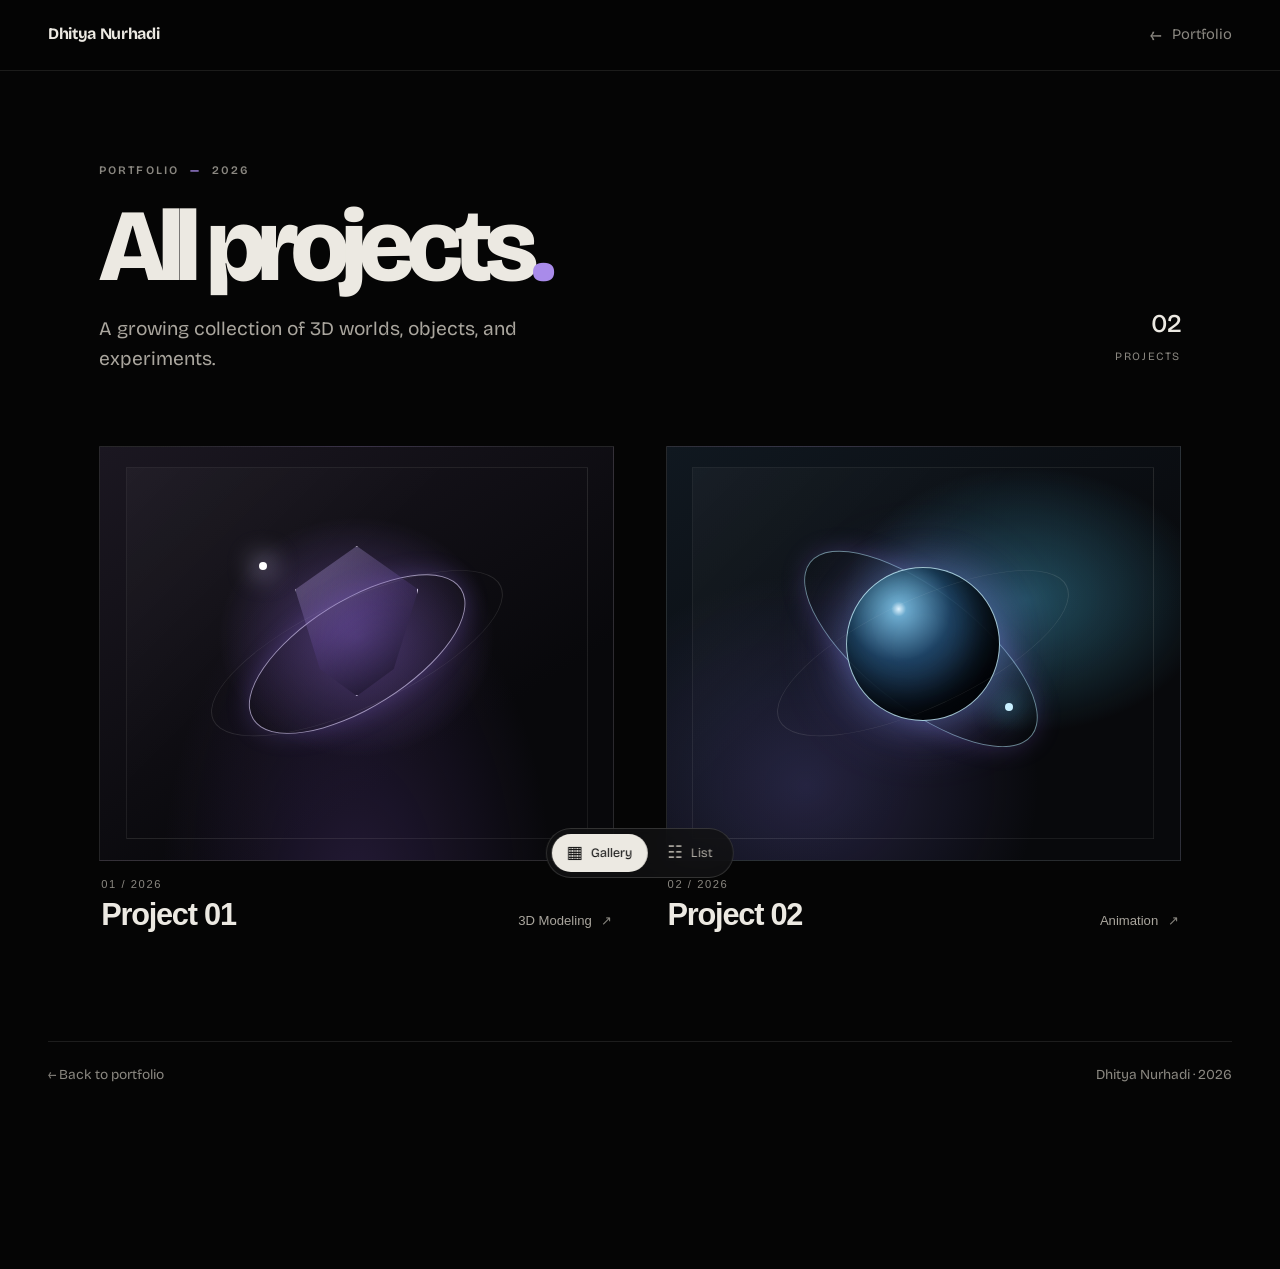
==== projects.html @ 075be8a1 "first commit" ====
<!DOCTYPE html>
<html lang="en">
<head>
<meta charset="utf-8">
<meta name="viewport" content="width=device-width, initial-scale=1, viewport-fit=cover">
<title>All Projects - Dhitya Nurhadi</title>
<meta name="color-scheme" content="dark">
<link rel="preconnect" href="https://fonts.googleapis.com">
<link rel="stylesheet" href="https://fonts.googleapis.com/css2?family=Bricolage+Grotesque:opsz,wght@12..96,300..800&display=swap">
<link rel="stylesheet" href="css/style.css">
<link rel="stylesheet" href="css/projects.css">
</head>
<body class="projects-page">
<nav class="archive-nav"><div class="wrap">
  <a class="logo" href="index.html">Dhitya Nurhadi</a>
  <a class="archive-back" href="index.html#karya"><span aria-hidden="true">←</span> Portfolio</a>
</div></nav>

<main class="archive-main wrap">
  <header class="archive-heading">
    <div class="archive-heading-copy">
      <p class="archive-eyebrow">PORTFOLIO <span>—</span> 2026</p>
      <h1>All projects<span class="archive-period">.</span></h1>
      <p class="archive-description">A growing collection of 3D worlds, objects, and experiments.</p>
    </div>
    <p class="archive-total"><strong>02</strong><span>PROJECTS</span></p>
  </header>

  <!-- Duplicate a project card and its matching row when adding a project. Keep the data-* details in sync. -->
  <section class="project-gallery" aria-label="All projects">
    <button class="gallery-card art-one" type="button"
      data-title="Project 01" data-category="3D Modeling" data-year="2026"
      data-description="Project details will be added here. Replace this text with a short description of the idea, process, and tools used."
      data-role="Modeling · Environment" data-image="">
      <span class="gallery-art" aria-hidden="true"><span class="art-orbit"></span><span class="art-object"></span><span class="art-glint"></span></span>
      <span class="gallery-card-info"><span class="gallery-card-number">01 / 2026</span><span class="gallery-card-title">Project 01</span><span class="gallery-card-type">3D Modeling <span aria-hidden="true">↗</span></span></span>
    </button>
    <button class="gallery-card art-two" type="button"
      data-title="Project 02" data-category="Animation" data-year="2026"
      data-description="Project details will be added here. Replace this text with a short description of the idea, process, and tools used."
      data-role="Animation · Lighting" data-image="">
      <span class="gallery-art" aria-hidden="true"><span class="art-orbit"></span><span class="art-object"></span><span class="art-glint"></span></span>
      <span class="gallery-card-info"><span class="gallery-card-number">02 / 2026</span><span class="gallery-card-title">Project 02</span><span class="gallery-card-type">Animation <span aria-hidden="true">↗</span></span></span>
    </button>
  </section>

  <section class="project-list" aria-label="Projects in list view">
    <button class="project-row" type="button"
      data-title="Project 01" data-category="3D Modeling" data-year="2026"
      data-description="Project details will be added here. Replace this text with a short description of the idea, process, and tools used."
      data-role="Modeling · Environment" data-image="">
      <span class="project-number">01</span>
      <span class="project-info"><span class="project-title">Project 01</span><span class="project-subtitle">3D Modeling · 2026</span></span>
      <span class="project-open" aria-hidden="true">↗</span>
    </button>
    <button class="project-row" type="button"
      data-title="Project 02" data-category="Animation" data-year="2026"
      data-description="Project details will be added here. Replace this text with a short description of the idea, process, and tools used."
      data-role="Animation · Lighting" data-image="">
      <span class="project-number">02</span>
      <span class="project-info"><span class="project-title">Project 02</span><span class="project-subtitle">Animation · 2026</span></span>
      <span class="project-open" aria-hidden="true">↗</span>
    </button>
  </section>

  <footer class="archive-footer"><a href="index.html">← Back to portfolio</a><span>Dhitya Nurhadi · 2026</span></footer>
</main>

<div class="view-switch" role="group" aria-label="Project view">
  <button type="button" class="view-option" data-view="gallery" aria-pressed="true" aria-label="Gallery view"><span aria-hidden="true">▦</span><span>Gallery</span></button>
  <button type="button" class="view-option" data-view="list" aria-pressed="false" aria-label="List view"><span aria-hidden="true">☷</span><span>List</span></button>
</div>

<dialog class="project-dialog" aria-labelledby="dialog-title">
  <div class="dialog-shell">
    <div class="dialog-topbar">
      <span class="dialog-label">PROJECT DETAILS</span>
      <button class="dialog-close" type="button" aria-label="Close project details">Close <span aria-hidden="true">×</span></button>
    </div>
    <div class="dialog-art" aria-label="Project artwork">
      <img class="dialog-image" alt="" hidden>
      <div class="dialog-art-placeholder"><span>ARTWORK<br>PREVIEW</span></div>
      <span class="dialog-art-index"></span>
    </div>
    <div class="dialog-content">
      <div>
        <p class="dialog-meta"></p>
        <h2 id="dialog-title"></h2>
        <p class="dialog-description"></p>
      </div>
      <div class="dialog-role-wrap"><span>ROLE / FOCUS</span><p class="dialog-role"></p></div>
    </div>
  </div>
</dialog>
<script src="js/projects.js"></script>
</body>
</html>
---- css/style.css ----
﻿:root{--bg:#000;--fg:#ece9e2;--mute:#8a8780;--line:#1d1d1d;--card:#0b0b0b;box-sizing:border-box;padding-top:env(safe-area-inset-top,0px);padding-bottom:env(safe-area-inset-bottom,0px);color-scheme:dark}
html{scroll-padding-top:env(safe-area-inset-top,0px);scroll-behavior:smooth}
*,*::before,*::after{box-sizing:inherit;margin:0}
body{background:var(--bg);color:var(--fg);font-family:"Bricolage Grotesque",system-ui,-apple-system,"Segoe UI",sans-serif;line-height:1.55;overflow-x:hidden;-webkit-font-smoothing:antialiased}
a{color:inherit;text-decoration:none}
:focus-visible{outline:2px solid var(--fg);outline-offset:4px;border-radius:4px}
.wrap{max-width:1240px;margin:0 auto;padding:0 clamp(20px,4vw,48px)}
body::before{content:"";position:fixed;inset:0 0 auto;height:env(safe-area-inset-top,0px);background:var(--bg);z-index:60}


/* nav */
nav{position:fixed;top:env(safe-area-inset-top,0px);left:0;right:0;z-index:50;padding:18px 0;transition:background .3s,border-color .3s;border-bottom:1px solid transparent}
nav.solid{background:rgba(0,0,0,.78);backdrop-filter:blur(14px);border-color:var(--line)}
nav .wrap{display:flex;align-items:center;justify-content:space-between;gap:16px}
.logo{font-weight:700;letter-spacing:-.02em}
.links{display:flex;gap:28px;font-size:.95rem;color:var(--mute)}
.links a{transition:color .2s}.links a:hover{color:var(--fg)}
.btn{display:inline-flex;align-items:center;gap:10px;padding:11px 20px;border-radius:999px;border:1px solid var(--fg);font-weight:600;font-size:.95rem;transition:background .3s,color .3s}
.btn:hover{background:var(--fg);color:#000}
.btn.solid{background:var(--fg);color:#000}.btn.solid:hover{background:transparent;color:var(--fg)}
@media(max-width:760px){.links{display:none}}


/* WhatsApp CTA - consistent blue state */
.btn.whatsapp-btn,
.btn.whatsapp-btn:visited{
  background:#1677f2;
  border-color:#1677f2;
  color:#fff;
  box-shadow:none;
}
.btn.whatsapp-btn:hover,
.btn.whatsapp-btn:focus,
.btn.whatsapp-btn:active{
  background:#1677f2;
  border-color:#1677f2;
  color:#fff;
  filter:brightness(1.08);
  box-shadow:0 0 0 3px rgba(22,119,242,.16);
}
.btn.whatsapp-btn:active{filter:brightness(.96)}

/* hero */
.hero{min-height:100svh;display:flex;align-items:center;position:relative;padding:120px 0 80px;overflow:hidden}
.hero .wrap{position:relative;z-index:2;width:100%;text-align:center}
h1{font-size:clamp(3.4rem,11vw,10rem);font-weight:800;line-height:1.02;letter-spacing:-.055em}
h1 .row{display:block;overflow:hidden;padding-bottom:.06em}
h1 .row span{display:inline-block;transform:translateY(110%);animation:rise 1.1s cubic-bezier(.2,.8,.15,1) forwards}
h1 .row:nth-child(2) span{animation-delay:.12s;color:transparent;-webkit-text-stroke:2px var(--fg)}
@keyframes rise{to{transform:none}}
.tag{margin:34px auto 0;max-width:32ch;font-size:clamp(1.15rem,2.2vw,1.6rem);line-height:1.3;color:var(--fg);opacity:0;animation:fade 1s .7s forwards}
.cta{margin-top:30px;display:flex;justify-content:center;gap:12px;flex-wrap:wrap;opacity:0;animation:fade 1s .9s forwards}
.meta{position:absolute;left:50%;bottom:28px;transform:translateX(-50%);color:var(--mute);font-size:.9rem;text-align:center;white-space:nowrap;opacity:0;animation:fade 1s 1.1s forwards}
@keyframes fade{to{opacity:1}}
.scene{position:absolute;right:clamp(-160px,-7vw,-48px);top:50%;width:min(44vw,440px);aspect-ratio:1;translate:0 -50%;perspective:1000px;z-index:1;opacity:0;animation:fade 1.6s .5s forwards;pointer-events:none}
.scene-left{left:clamp(-160px,-7vw,-48px);right:auto;width:min(34vw,340px)}
.artifact{position:absolute;inset:0;transform-style:preserve-3d;transform:rotateX(var(--tilt-y,0deg)) rotateY(var(--tilt-x,0deg));transition:transform .18s cubic-bezier(.2,.7,.2,1)}
.artifact-aura{position:absolute;inset:22%;border-radius:50%;background:radial-gradient(circle,rgba(159,119,255,.2),rgba(95,63,167,.08) 45%,transparent 72%);filter:blur(16px);transform:translateZ(-35px) scale(1.35)}
.artifact-orb{position:absolute;left:50%;top:50%;width:35%;aspect-ratio:1;border:1px solid rgba(239,231,255,.55);border-radius:50%;transform:translate(-50%,-50%) translateZ(32px);background:radial-gradient(circle at 34% 28%,#fff 0,#e5dafb 2%,#9d82d5 9%,#493665 29%,#17121f 58%,#070609 78%);box-shadow:inset -16px -12px 30px rgba(0,0,0,.72),inset 5px 5px 14px rgba(255,255,255,.3),0 0 30px rgba(173,137,255,.24),0 0 90px rgba(131,91,214,.16)}
.artifact-orb::before,.artifact-orb::after{content:"";position:absolute;inset:12%;border:1px solid rgba(236,226,255,.13);border-radius:50%;transform:rotate(-32deg) scaleX(.42)}
.artifact-orb::after{inset:22% 8%;border-color:rgba(236,226,255,.1);transform:rotate(38deg) scaleX(.52)}
.artifact-ring{position:absolute;left:50%;top:50%;width:78%;height:34%;border:1px solid rgba(230,218,255,.42);border-radius:50%;box-shadow:0 0 12px rgba(168,132,238,.12);transform-style:preserve-3d}
.artifact-ring i{position:absolute;left:50%;top:-4px;width:9px;height:9px;border-radius:50%;background:#e8dcff;box-shadow:0 0 9px 3px rgba(193,162,255,.65)}
.ring-one{transform:translate(-50%,-50%) rotateX(66deg) rotateY(-22deg) translateZ(12px)}
.ring-two{width:88%;height:42%;border-color:rgba(189,161,242,.3);transform:translate(-50%,-50%) rotateX(62deg) rotateY(35deg) rotateZ(52deg) translateZ(-5px)}
.ring-two i{top:auto;bottom:-4px;left:28%;width:6px;height:6px;background:#a98bea}
.ring-three{width:66%;height:28%;border-color:rgba(255,255,255,.24);transform:translate(-50%,-50%) rotateX(74deg) rotateY(-12deg) rotateZ(-48deg) translateZ(24px)}
.ring-three i{left:auto;right:17%;top:auto;bottom:1px;width:5px;height:5px;background:#fff}
.crystal{position:absolute;left:50%;top:50%;width:44%;aspect-ratio:.78;transform:translate(-50%,-50%) rotate(-12deg);filter:drop-shadow(0 0 24px rgba(104,197,255,.2));animation:crystalFloat 7s ease-in-out infinite}
.crystal-face{position:absolute;inset:0;clip-path:polygon(50% 0,100% 28%,82% 82%,50% 100%,18% 82%,0 28%);background:linear-gradient(145deg,rgba(153,219,255,.22),rgba(34,58,98,.08) 55%,rgba(180,137,255,.16))}
.crystal-face::after{content:"";position:absolute;inset:0;background:linear-gradient(145deg,transparent 49.5%,rgba(212,240,255,.48) 50%,transparent 50.7%),linear-gradient(35deg,transparent 49.5%,rgba(212,240,255,.32) 50%,transparent 50.7%)}
.face-one{clip-path:polygon(50% 0,50% 50%,0 28%);background:linear-gradient(145deg,rgba(214,246,255,.55),rgba(89,153,216,.14))}
.face-two{clip-path:polygon(50% 0,100% 28%,50% 50%);background:linear-gradient(135deg,rgba(117,190,255,.34),rgba(45,76,122,.08))}
.face-three{clip-path:polygon(0 28%,50% 50%,18% 82%);background:linear-gradient(135deg,rgba(134,192,244,.24),rgba(43,58,104,.06))}
.face-four{clip-path:polygon(100% 28%,50% 50%,82% 82%);background:linear-gradient(135deg,rgba(193,151,255,.24),rgba(54,50,106,.08))}
.crystal-core{position:absolute;left:50%;top:53%;width:11%;aspect-ratio:1;transform:translate(-50%,-50%);border-radius:50%;background:#d7f3ff;box-shadow:0 0 12px 5px rgba(123,205,255,.6),0 0 55px 18px rgba(101,143,255,.2)}
@keyframes crystalFloat{0%,100%{translate:0 0;rotate:-2deg}50%{translate:0 -12px;rotate:2deg}}
@media(max-width:760px){.scene{width:80vw;right:-20vw;opacity:.22!important}.scene-left{width:58vw;left:-32vw;right:auto;opacity:.16!important}.meta{display:none}.hero .wrap{padding-top:20px}}

/* sections */
section{padding:clamp(80px,12vw,160px) 0;position:relative;z-index:2}
h2{font-size:clamp(2.2rem,6vw,5rem);font-weight:700;letter-spacing:-.045em;line-height:1;max-width:16ch}
.rv{opacity:0;transform:translateY(34px);transition:opacity .9s cubic-bezier(.2,.8,.2,1),transform .9s cubic-bezier(.2,.8,.2,1)}
.rv.in{opacity:1;transform:none}

.about{display:grid;grid-template-columns:1fr 1fr;gap:clamp(30px,6vw,100px);align-items:start}
.about-intro{margin-left:0}
.about-intro h2{margin-left:0}
.about p{font-size:clamp(1.1rem,1.8vw,1.35rem);color:#c9c6bf;max-width:46ch}
.about p+p{margin-top:1.1em}
.about b{color:var(--fg);font-weight:600}
.about-photo{position:relative;isolation:isolate;width:min(100%,220px);aspect-ratio:1;margin:28px 0 8px clamp(28px,4vw,56px);display:grid;place-items:center;border:1px solid rgba(236,233,226,.55);border-radius:50%;background:radial-gradient(circle at 50% 42%,rgba(154,125,214,.14),rgba(236,233,226,.025) 48%,rgba(0,0,0,.8) 74%);box-shadow:0 0 30px rgba(154,125,214,.1),inset 0 0 30px rgba(236,233,226,.04);color:var(--mute);text-align:center;font-size:.85rem;letter-spacing:.08em;text-transform:uppercase}
.about-photo::before,.about-photo::after{content:"";position:absolute;border-radius:50%;pointer-events:none}
.about-photo::before{inset:-12px;border:1px solid rgba(236,233,226,.22);border-top-color:rgba(236,233,226,.8);border-right-color:rgba(154,125,214,.65);transform:rotate(-28deg)}
.about-photo::after{inset:10px;border:1px solid rgba(236,233,226,.16);box-shadow:inset 0 0 28px rgba(154,125,214,.08)}
.about-photo-image{position:absolute;inset:10px;width:calc(100% - 20px);height:calc(100% - 20px);border-radius:50%;object-fit:cover}
.about-photo span{position:relative;z-index:1}
.about-photo small{display:inline-block;margin-top:8px;color:rgba(236,233,226,.45);font-size:.68rem;letter-spacing:.12em}
.stats{display:flex;gap:40px;margin-top:40px;flex-wrap:wrap}
.stats div{font-size:.95rem;color:var(--mute)}
.stats strong{display:block;font-size:2.6rem;color:var(--fg);letter-spacing:-.04em;line-height:1}
@media(max-width:820px){.about{grid-template-columns:1fr}.about-intro h2{margin-left:clamp(32px,8vw,72px)}.about-photo{margin-left:clamp(16px,4vw,36px)}}

/* projects */
.head{display:flex;justify-content:space-between;align-items:end;gap:20px;flex-wrap:wrap;margin-bottom:56px}
.head p{color:var(--mute);max-width:34ch}
.grid{display:grid;grid-template-columns:repeat(2,minmax(0,1fr));align-items:stretch;gap:20px}
.card{position:relative;min-width:0;height:100%;border:1px solid var(--line);background:var(--card);border-radius:22px;padding:18px;display:flex;flex-direction:column;gap:18px;transition:border-color .3s,transform .5s cubic-bezier(.2,.8,.2,1)}
.card:hover{border-color:#4a4843;transform:translateY(-6px)}
.thumb{aspect-ratio:16/10;border-radius:14px;position:relative;overflow:hidden;background:
 linear-gradient(#000 0 0) padding-box,
 repeating-linear-gradient(0deg,transparent 0 31px,#181818 31px 32px),repeating-linear-gradient(90deg,transparent 0 31px,#181818 31px 32px);background-color:#050505}
.thumb::after{content:"";position:absolute;width:38%;aspect-ratio:1;left:50%;top:50%;translate:-50% -50%;border:1.5px solid rgba(236,233,226,.5);transition:transform .8s cubic-bezier(.2,.8,.2,1),border-radius .8s;transform:rotate(12deg)}
.card:hover .thumb::after{transform:rotate(135deg) scale(1.15);border-radius:50%}
.thumb i{position:absolute;inset:0;background:radial-gradient(circle at var(--mx,50%) var(--my,50%),rgba(236,233,226,.14),transparent 55%);opacity:0;transition:opacity .3s}
.card:hover .thumb i{opacity:1}
.card h3{font-size:1.5rem;letter-spacing:-.03em;font-weight:650}
.card .row{display:flex;justify-content:space-between;align-items:center;gap:12px;padding:0 6px 6px;color:var(--mute);font-size:.95rem}
.pill{border:1px solid var(--line);border-radius:999px;padding:4px 12px;font-size:.82rem;color:var(--mute)}
@media(max-width:760px){.grid{grid-template-columns:1fr}}
.projects-footer{display:flex;justify-content:center;align-items:center;gap:14px;flex-wrap:wrap;margin-top:32px}
.view-all{font:inherit;cursor:pointer}
.view-all:hover{background:transparent;color:var(--fg)}
.view-all-note{color:var(--mute);font-size:.9rem}

/* experience + services */
.two{display:grid;grid-template-columns:1fr 1fr;gap:clamp(30px,6vw,100px);align-items:stretch}
.two>.rv{display:flex;flex-direction:column}
.list{margin-top:44px;border-top:1px solid var(--line)}
.item{display:flex;justify-content:space-between;gap:20px;padding:26px 0;border-bottom:1px solid var(--line);transition:padding .35s}
.item:hover{padding-left:14px}
.item h3{font-size:1.35rem;font-weight:600;letter-spacing:-.02em}
.item p{color:var(--mute);margin-top:6px;max-width:40ch}
.item span{color:var(--mute);white-space:nowrap;font-size:.95rem}
.experience-list{flex:1;display:flex;flex-direction:column;justify-content:space-evenly;gap:12px;border:0}
.experience-list .item{align-items:flex-start;padding:20px;border:1px solid var(--line);border-radius:16px;background:var(--card);transition:border-color .3s,transform .3s}
.experience-list .item:hover{padding-left:20px;border-color:#4a4843;transform:translateY(-3px)}
.service-list{flex:1;display:grid;grid-template-columns:repeat(2,minmax(0,1fr));grid-template-rows:repeat(2,minmax(0,1fr));gap:12px;border:0}
.service-item{min-width:0;padding:20px;border:1px solid var(--line);border-radius:16px;background:var(--card);transition:border-color .3s,transform .3s}
.service-item:hover{padding-left:20px;border-color:#4a4843;transform:translateY(-3px)}
.service-item h3{font-size:clamp(1rem,1.35vw,1.2rem);line-height:1.2}
.service-item p{font-size:.92rem;line-height:1.5}
@media(max-width:820px){.two{grid-template-columns:1fr}}
@media(max-width:500px){.service-list{grid-template-columns:1fr;grid-template-rows:none}.service-item{min-height:0}}

/* contact */
.contact{text-align:center;padding-bottom:60px}
.big{display:inline-block;font-size:clamp(1.5rem,6.2vw,5.6rem);font-weight:800;letter-spacing:-.05em;line-height:1.05;margin:36px 0 10px;position:relative;word-break:break-word}
.big::after{content:"";position:absolute;left:0;bottom:-6px;height:3px;width:100%;background:var(--fg);transform:scaleX(0);transform-origin:right;transition:transform .5s cubic-bezier(.2,.8,.2,1)}
.big:hover::after{transform:scaleX(1);transform-origin:left}
.soc{display:flex;justify-content:center;gap:12px;flex-wrap:wrap;margin-top:40px}
footer{border-top:1px solid var(--line);padding:26px 0 34px;color:var(--mute);font-size:.9rem;position:relative;z-index:2}
footer .wrap{display:flex;justify-content:space-between;gap:16px;flex-wrap:wrap}


/* PORTAL INTRO */
html:has(body.lock),body.lock{overflow:hidden}
body:not(.ready) :is(h1 .row span,.tag,.cta,.meta,.scene){animation-play-state:paused}
body:not(.ready) nav{opacity:0;pointer-events:none}
nav{transition:background .3s,border-color .3s,opacity .9s}
#intro{
  position:fixed;inset:0;z-index:100;background:
    radial-gradient(ellipse at 50% 46%,rgba(48,48,48,.38) 0%,rgba(12,12,12,.96) 48%,#020202 100%);
  color:#f4f0e8;display:flex;align-items:center;justify-content:center;
  overflow:hidden;isolation:isolate;opacity:1;
}
#intro::before{
  content:"";position:absolute;inset:0;pointer-events:none;opacity:.28;
  background-image:radial-gradient(rgba(245,240,230,.45) .7px,transparent .8px);
  background-size:27px 27px;mask-image:radial-gradient(ellipse at center,#000,transparent 75%);
}
#intro::after{
  content:"";position:absolute;width:min(78vw,760px);aspect-ratio:1;border:1px solid rgba(236,233,226,.07);
  border-radius:50%;border-color:rgba(177,140,255,.14);box-shadow:0 0 120px rgba(140,90,255,.15),inset 0 0 110px rgba(140,90,255,.09),0 0 32px rgba(177,140,255,.10);
  pointer-events:none;animation:portalHalo 7s ease-in-out infinite;
}
.portal-stage{
  position:relative;width:min(88vw,680px);aspect-ratio:1;display:grid;place-items:center;z-index:2;
  animation:portalAppear 1.2s cubic-bezier(.16,.8,.2,1) both;
}
.portal-art{
  position:absolute;inset:0;width:100%;height:100%;object-fit:contain;
  filter:brightness(.98) contrast(1.04) drop-shadow(0 0 24px rgba(238,234,226,.09));
  translate:var(--pointer-x,0) var(--pointer-y,0);transition:translate .25s ease-out;
  user-select:none;-webkit-user-drag:none;animation:portalFloat 7s ease-in-out infinite;
}
.portal-aura{
  position:absolute;width:58%;aspect-ratio:1;border-radius:50%;pointer-events:none;
  background:radial-gradient(circle,rgba(238,234,226,.11),rgba(238,234,226,.035) 42%,transparent 72%);
  animation:auraPulse 3.6s ease-in-out infinite;
}
#enter{
  position:absolute;left:50%;top:50%;translate:-50% -50%;width:clamp(66px,12vw,92px);
  aspect-ratio:1;border:0;border-radius:50%;background:transparent;color:#f4f0e8;
  display:grid;place-items:center;cursor:pointer;outline:none;z-index:4;
  -webkit-tap-highlight-color:transparent;
}
#enter .button-ring{
  position:absolute;inset:0;border:1px solid rgba(238,234,226,.75);border-radius:50%;
  background:rgba(4,4,4,.66);box-shadow:0 0 0 7px rgba(238,234,226,.045),0 0 28px rgba(238,234,226,.12);
  transition:transform .35s cubic-bezier(.2,.8,.2,1),background .3s,box-shadow .3s;
}
#enter .button-star{
  position:relative;width:31%;aspect-ratio:1;background:#eeeae2;
  clip-path:polygon(50% 0,62% 38%,100% 50%,62% 62%,50% 100%,38% 62%,0 50%,38% 38%);
  transition:transform .35s,background .3s;filter:drop-shadow(0 0 7px rgba(255,255,255,.7));
}
#enter:hover .button-ring,#enter:focus-visible .button-ring{
  transform:scale(1.13);background:rgba(238,234,226,.12);
  box-shadow:0 0 0 10px rgba(238,234,226,.06),0 0 42px rgba(238,234,226,.28);
}
#enter:hover .button-star{transform:rotate(45deg) scale(1.12)}
#enter:focus-visible{outline:2px solid #eeeae2;outline-offset:10px;border-radius:50%}
.portal-caption{
  position:absolute;bottom:clamp(22px,5vh,48px);left:0;right:0;text-align:center;
  color:rgba(238,234,226,.62);font-size:.76rem;letter-spacing:.28em;text-transform:uppercase;
  animation:captionFade 1.2s .7s both;
}
.portal-caption span{display:inline-block;margin-top:9px;color:rgba(238,234,226,.34);font-size:.65rem;letter-spacing:.18em}
#intro .ambient{
  position:absolute;left:var(--x);top:var(--y);width:var(--size);height:var(--size);border-radius:50%;
  background:#eeeae2;opacity:var(--opacity);box-shadow:0 0 8px rgba(238,234,226,.45);
  pointer-events:none;z-index:1;animation:ambientFloat var(--duration) ease-in-out var(--delay) infinite alternate;
}
#intro .ambient.star{width:var(--size);height:var(--size);background:transparent;box-shadow:none}
#intro .ambient.star::before,#intro .ambient.star::after{
  content:"";position:absolute;left:50%;top:50%;background:rgba(238,234,226,.8);transform:translate(-50%,-50%);
}
#intro .ambient.star::before{width:1px;height:100%}
#intro .ambient.star::after{height:1px;width:100%}
@keyframes ambientFloat{
  from{transform:translate3d(0,0,0) scale(.65);opacity:calc(var(--opacity)*.45)}
  to{transform:translate3d(var(--drift),-18px,0) scale(1.2);opacity:var(--opacity)}
}
@keyframes portalFloat{0%,100%{transform:translateY(0) scale(1)}50%{transform:translateY(-7px) scale(1.012)}}
@keyframes portalHalo{0%,100%{transform:scale(.96);opacity:.55}50%{transform:scale(1.04);opacity:1}}
@keyframes auraPulse{0%,100%{transform:scale(.86);opacity:.48}50%{transform:scale(1.12);opacity:.9}}
@keyframes portalAppear{from{opacity:0;transform:scale(.86) rotate(-5deg);filter:blur(8px)}to{opacity:1;transform:scale(1) rotate(0);filter:blur(0)}}
@keyframes captionFade{from{opacity:0;transform:translateY(8px)}to{opacity:1;transform:none}}
#intro .particle{position:absolute;left:50%;top:50%;border-radius:50%;background:#eeeae2;box-shadow:0 0 8px rgba(238,234,226,.65);pointer-events:none;z-index:5}
#intro .spark{position:absolute;left:50%;top:50%;width:8px;height:8px;pointer-events:none;z-index:5}
#intro .spark::before,#intro .spark::after{
  content:"";position:absolute;left:50%;top:50%;background:#eeeae2;transform:translate(-50%,-50%);
}
#intro .spark::before{width:1px;height:100%}
#intro .spark::after{width:100%;height:1px}
#intro .comet{
  position:absolute;left:0;top:0;width:3px;height:3px;border-radius:50%;background:#fff8e9;
  box-shadow:0 0 7px 2px rgba(255,248,233,.75);pointer-events:none;z-index:1;opacity:0;
}
#intro .comet::after{
  content:"";position:absolute;right:1px;top:50%;width:var(--tail,100px);height:1.5px;
  transform:translateY(-50%);transform-origin:right center;
  background:linear-gradient(90deg,rgba(255,248,233,0),rgba(255,248,233,.16),rgba(255,248,233,.85));
  border-radius:99px;filter:blur(.25px);
}
#intro.go{pointer-events:none}
#intro.go .portal-stage{animation:portalExit .9s cubic-bezier(.16,.72,.22,1) forwards}
#intro.go .portal-caption{opacity:0;transition:opacity .2s}
@keyframes portalExit{0%{transform:scale(1);opacity:1;filter:blur(0)}35%{transform:scale(1.08);opacity:1;filter:blur(0)}100%{transform:scale(.72);opacity:0;filter:blur(12px)}}
@media(max-width:600px){
  .portal-stage{width:100vw}
  #intro::after{width:88vw}
  .portal-caption{bottom:25px}
}
@media(prefers-reduced-motion:reduce){
  *,*::before,*::after{animation:none!important;transition:none!important;scroll-behavior:auto!important}
  h1 .row span,.tag,.cta,.meta,.scene{transform:none!important;opacity:1!important}
  .rv{opacity:1;transform:none}
  .portal-stage{opacity:1;transform:none}
}


/* VECTOR SIGIL OVERRIDES */
#intro{background:radial-gradient(ellipse at 50% 46%,#1a1229 0%,#0b0716 48%,#020202 100%)}
.portal-stage{width:min(88vmin,700px);height:min(88vmin,700px);aspect-ratio:1;display:grid;place-items:center}
.portal-svg{display:block;width:100%;height:100%;overflow:visible;position:relative;z-index:2;filter:drop-shadow(0 0 18px rgba(255,255,255,.08)) drop-shadow(0 0 44px rgba(140,90,255,.12))}
.portal-art,.portal-aura{display:none!important}
#enter{position:absolute;left:50%;top:50%;translate:-50% -50%;width:25%;height:25%;border:0;border-radius:50%;background:transparent;z-index:5;cursor:pointer;outline:none;box-shadow:none}
#enter .button-ring,#enter .button-star{display:none}
#enter:hover{background:radial-gradient(circle,rgba(255,255,255,.07),transparent 68%)}
#enter:focus-visible{outline:1px solid rgba(255,255,255,.8);outline-offset:4px}
.sr-only{position:absolute;width:1px;height:1px;padding:0;margin:-1px;overflow:hidden;clip:rect(0,0,0,0);white-space:nowrap;border:0}
.orbit-slow{transform-origin:300px 300px;animation:orbitTurn 90s linear infinite}
.outer-shards{transform-origin:300px 300px;animation:shardTurn 110s linear infinite}
.outer-ornaments{transform-origin:300px 300px;animation:orbitTurn 75s linear infinite reverse}
.outer-arrows{transform-origin:300px 300px;animation:shardTurn 55s linear infinite reverse}
.seal-shell{transform-origin:300px 300px;animation:sealBreathe 5s ease-in-out infinite}
.inner-ticks{transform-origin:300px 300px;animation:orbitTurn 36s linear infinite}
.cardinal-diamonds{transform-origin:300px 300px;animation:orbitTurn 48s linear infinite reverse}
.core-glow{transform-origin:300px 300px;animation:glowPulse 3.2s ease-in-out infinite}
.core-star{transform-origin:300px 300px;animation:corePulse 4.4s ease-in-out infinite}
.core-cross{transform-origin:300px 300px;animation:orbitTurn 28s linear infinite reverse}
/* Core hover: pop-up kecil + glow */
.portal-svg.core-hover .core-star{animation:coreHoverPop .55s cubic-bezier(.2,.8,.2,1) forwards}
.portal-svg.core-hover .core-glow{animation:coreHoverGlow 1.5s ease-in-out infinite;filter:drop-shadow(0 0 26px rgba(190,150,255,.65)) drop-shadow(0 0 60px rgba(160,110,255,.32))}
@keyframes coreHoverPop{0%{transform:scale(.97)}58%{transform:scale(1.1)}100%{transform:scale(1.06)}}
@keyframes coreHoverGlow{0%,100%{opacity:.85;transform:scale(1)}50%{opacity:1;transform:scale(1.22)}}
@keyframes orbitTurn{to{transform:rotate(360deg)}}
@keyframes shardTurn{0%,100%{transform:rotate(0)}50%{transform:rotate(2deg)}}
@keyframes sealBreathe{0%,100%{transform:scale(1);opacity:.94}50%{transform:scale(1.012);opacity:1}}
@keyframes glowPulse{0%,100%{opacity:.48;transform:scale(.88)}50%{opacity:1;transform:scale(1.12)}}
@keyframes corePulse{0%,100%{transform:scale(.97);opacity:.9}50%{transform:scale(1.045);opacity:1}}
#intro.go .portal-stage{animation:portalExit .9s cubic-bezier(.16,.72,.22,1) forwards}
#intro.go .portal-caption{display:none}
@media(max-width:600px){.portal-stage{width:96vw;height:96vw}}
@media(prefers-reduced-motion:reduce){.portal-svg *{animation:none!important}}
---- css/projects.css ----
.projects-page{min-height:100vh;background:#050505}
body.projects-page nav.archive-nav{opacity:1;pointer-events:auto}
.archive-nav{position:fixed;top:0;left:0;right:0;z-index:10;padding:20px 0;border-bottom:1px solid rgba(236,233,226,.1);background:rgba(5,5,5,.72);backdrop-filter:blur(16px)}
.archive-nav .wrap{max-width:1440px}
.archive-back{display:inline-flex;align-items:center;gap:10px;color:var(--mute);font-size:.92rem;transition:color .2s}
.archive-back:hover,.archive-footer a:hover{color:var(--fg)}
.archive-back span{font-size:1.2rem}
.archive-main{max-width:1440px;padding-top:clamp(132px,18vh,196px);padding-bottom:150px}
.archive-heading{display:flex;align-items:end;justify-content:space-between;gap:30px;margin:0 0 clamp(44px,8vh,82px);padding:0 clamp(0px,4vw,60px)}
.archive-heading-copy{max-width:760px}
.archive-eyebrow{font-size:.72rem;font-weight:600;letter-spacing:.18em;color:var(--mute)}
.archive-eyebrow span{padding:0 6px;color:#a98bea}
.archive-heading h1{margin-top:18px;font-size:clamp(3.2rem,8vw,7.6rem);line-height:.96;letter-spacing:-.07em}
.archive-period{color:#a98bea}
.archive-description{max-width:42ch;margin-top:18px;color:#aaa69e;font-size:clamp(1rem,1.8vw,1.2rem)}
.archive-total{display:flex;flex-direction:column;gap:5px;padding-bottom:8px;color:var(--mute);font-size:.7rem;letter-spacing:.14em;text-align:right}
.archive-total strong{color:var(--fg);font-size:1.6rem;font-weight:500;letter-spacing:-.04em}
.project-gallery{display:grid;grid-template-columns:repeat(2,minmax(0,1fr));gap:clamp(24px,4vw,56px);padding:0 clamp(0px,4vw,60px)}
.gallery-card{position:relative;display:block;width:100%;padding:0;border:0;background:none;color:var(--fg);text-align:left;cursor:pointer}
.gallery-art{position:relative;display:block;width:100%;aspect-ratio:1.24;overflow:hidden;border:1px solid rgba(236,233,226,.12);background:#101014;transition:border-color .35s}
.gallery-card:hover .gallery-art,.gallery-card:focus-visible .gallery-art{border-color:rgba(236,233,226,.38)}
.art-one .gallery-art{background:radial-gradient(ellipse at 50% 46%,rgba(119,87,177,.58),transparent 38%),radial-gradient(ellipse at 50% 110%,rgba(92,62,143,.32),transparent 54%),linear-gradient(148deg,#1b1721,#08080b 70%)}
.art-two .gallery-art{background:radial-gradient(ellipse at 70% 37%,rgba(62,157,191,.45),transparent 36%),radial-gradient(ellipse at 27% 82%,rgba(101,91,178,.3),transparent 44%),linear-gradient(145deg,#101820,#08090c 68%)}
.gallery-art::before,.gallery-art::after,.art-orbit,.art-object,.art-glint{position:absolute;display:block;content:""}
.gallery-art::before{inset:5%;border:1px solid rgba(236,233,226,.08);background:linear-gradient(135deg,rgba(255,255,255,.035),transparent 40%);pointer-events:none}
.gallery-art::after{width:62%;height:62%;left:19%;top:19%;border:1px solid rgba(236,233,226,.12);border-radius:50%;transform:rotate(-25deg) scaleY(.42);transition:transform .65s cubic-bezier(.2,.8,.2,1)}
.gallery-card:hover .gallery-art::after{transform:rotate(-12deg) scaleY(.5)}
.art-orbit{width:48%;height:26%;left:26%;top:37%;border:1px solid rgba(224,211,255,.64);border-radius:50%;transform:rotate(-32deg);box-shadow:0 0 24px rgba(157,119,255,.23)}
.art-two .art-orbit{width:55%;height:28%;left:22%;top:35%;border-color:rgba(180,230,247,.55);transform:rotate(38deg)}
.art-object{width:24%;aspect-ratio:.82;left:38%;top:24%;border:1px solid rgba(240,230,255,.76);background:linear-gradient(145deg,rgba(226,209,255,.3),rgba(95,67,140,.18) 48%,rgba(5,5,8,.7));clip-path:polygon(50% 0,100% 29%,80% 82%,50% 100%,20% 82%,0 29%);filter:drop-shadow(0 0 30px rgba(157,119,255,.48));transition:transform .65s cubic-bezier(.2,.8,.2,1)}
.art-two .art-object{width:30%;aspect-ratio:1;left:35%;top:29%;border-radius:50%;clip-path:none;border-color:rgba(196,235,248,.8);background:radial-gradient(circle at 34% 27%,#e1f4ff 0,rgba(114,188,220,.85) 5%,rgba(23,66,94,.85) 35%,rgba(6,14,22,.95) 72%);box-shadow:inset -18px -18px 34px rgba(0,0,0,.7),0 0 42px rgba(97,192,226,.25)}
.gallery-card:hover .art-object{transform:translateY(-7px) rotate(3deg)}
.art-glint{width:8px;height:8px;left:31%;top:28%;border-radius:50%;background:#fff;box-shadow:0 0 24px 8px rgba(216,204,255,.38)}
.art-two .art-glint{left:66%;top:62%;background:#c9f0ff;box-shadow:0 0 24px 8px rgba(91,195,230,.38)}
.gallery-card-info{display:grid;grid-template-columns:1fr auto;align-items:baseline;gap:7px 12px;padding:17px 2px 0}
.gallery-card-number{grid-column:1/-1;color:var(--mute);font-size:.7rem;letter-spacing:.14em}
.gallery-card-title{font-size:clamp(1.3rem,2.4vw,2rem);font-weight:650;letter-spacing:-.04em}
.gallery-card-type{color:#aaa69e;font-size:.82rem}
.gallery-card-type span{display:inline-block;margin-left:6px;color:var(--mute);transition:transform .2s,color .2s}
.gallery-card:hover .gallery-card-type span{transform:translate(2px,-2px);color:var(--fg)}
.project-list{display:none;max-width:1050px;margin:0 auto;padding:0 clamp(0px,4vw,60px)}
.project-row{width:100%;min-height:105px;display:grid;grid-template-columns:52px minmax(0,1fr) 32px;align-items:center;gap:20px;padding:20px 10px;border:0;border-top:1px solid var(--line);background:transparent;color:inherit;text-align:left;cursor:pointer;transition:background .3s,padding .3s}
.project-row:last-child{border-bottom:1px solid var(--line)}
.project-row:hover,.project-row:focus-visible{padding-right:18px;padding-left:18px;background:rgba(236,233,226,.035)}
.project-number,.project-subtitle{color:var(--mute);font-size:.85rem;font-variant-numeric:tabular-nums}
.project-info,.project-title,.project-subtitle{display:block;min-width:0}
.project-title{font-size:clamp(1.05rem,2.2vw,1.45rem);font-weight:650;letter-spacing:-.025em}
.project-subtitle{margin-top:6px;font-size:.82rem}
.project-open{justify-self:end;color:var(--mute);font-size:1.2rem;transition:color .2s,transform .2s}
.project-row:hover .project-open{color:var(--fg);transform:translate(2px,-2px)}
.projects-page[data-view="list"] .project-gallery{display:none}
.projects-page[data-view="list"] .project-list{display:block}
.view-switch{position:fixed;z-index:11;left:50%;bottom:22px;display:flex;gap:4px;padding:5px;border:1px solid rgba(236,233,226,.16);border-radius:999px;background:rgba(18,18,19,.82);backdrop-filter:blur(16px);transform:translateX(-50%)}
.view-option{display:flex;align-items:center;gap:8px;min-height:38px;padding:0 15px;border:0;border-radius:999px;background:transparent;color:#aaa69e;font:inherit;font-size:.8rem;cursor:pointer;transition:background .25s,color .25s}
.view-option>span:first-child{font-size:1.1rem}
.view-option[aria-pressed="true"]{background:var(--fg);color:#111}
.view-option:focus-visible{outline:2px solid #a98bea;outline-offset:3px}
.archive-footer{display:flex;justify-content:space-between;gap:16px;max-width:1320px;margin:clamp(70px,12vh,130px) auto 0;padding-top:22px;border-top:1px solid var(--line);color:var(--mute);font-size:.86rem}
.archive-footer a{transition:color .2s}
.project-dialog{position:fixed;inset:0;margin:auto;width:min(1180px,94vw);height:min(900px,94vh);height:min(900px,94dvh);max-width:none;max-height:none;padding:0;overflow:hidden;border:1px solid rgba(236,233,226,.2);border-radius:18px;background:#080809;color:var(--fg);box-shadow:0 28px 100px rgba(0,0,0,.7)}
.project-dialog::backdrop{background:rgba(0,0,0,.82);backdrop-filter:blur(10px)}
.project-dialog[open]{animation:dialog-enter .28s cubic-bezier(.2,.8,.2,1) both}
@keyframes dialog-enter{from{opacity:0;transform:translateY(12px) scale(.985)}to{opacity:1;transform:none}}
.dialog-shell{display:flex;flex-direction:column;gap:clamp(12px,2vh,22px);width:100%;height:100%;padding:clamp(16px,3vw,30px);overflow-y:auto;overscroll-behavior:contain}
.dialog-topbar{position:sticky;top:0;z-index:2;display:flex;flex:0 0 auto;justify-content:space-between;align-items:center;padding:0 0 8px;background:#080809}
.dialog-label,.dialog-role-wrap>span{font-size:.72rem;font-weight:600;letter-spacing:.17em;color:var(--mute)}
.dialog-close{display:inline-flex;align-items:center;gap:12px;padding:8px 0;border:0;background:none;color:#b8b4ac;font:inherit;cursor:pointer}
.dialog-close span{font-size:1.5rem;line-height:1}
.dialog-close:hover{color:var(--fg)}
.dialog-close:focus-visible{outline:1px solid rgba(169,139,234,.85);outline-offset:4px;border-radius:4px}
.dialog-art{position:relative;flex:1 0 auto;display:grid;place-items:center;min-height:220px;max-height:62vh;aspect-ratio:16/9;overflow:hidden;border:1px solid var(--line);border-radius:10px;background:radial-gradient(ellipse at 50% 48%,rgba(107,76,156,.22),transparent 48%),#050506}
.dialog-art-placeholder{display:grid;place-items:center;width:100%;height:100%;min-height:220px;background:linear-gradient(135deg,rgba(255,255,255,.015),transparent 45%),repeating-linear-gradient(135deg,transparent 0 22px,rgba(255,255,255,.018) 23px 24px)}
.dialog-art-placeholder[hidden]{display:none}
.dialog-art-placeholder span{color:rgba(236,233,226,.38);font-size:.78rem;line-height:1.8;letter-spacing:.2em;text-align:center}
.dialog-image{width:100%;height:100%;max-height:62vh;object-fit:contain}
.dialog-image:not([hidden]){display:block}
.dialog-art-index{position:absolute;right:14px;bottom:12px;color:rgba(236,233,226,.5);font-size:.75rem;font-variant-numeric:tabular-nums}
.dialog-content{flex:0 0 auto;display:grid;grid-template-columns:minmax(0,1fr) minmax(150px,.35fr);gap:30px;padding:4px 2px 2px}
.dialog-meta{color:#a98bea;font-size:.75rem;font-weight:600;letter-spacing:.14em;text-transform:uppercase}
.dialog-content h2{margin-top:6px;font-size:clamp(2rem,5vw,3.8rem);letter-spacing:-.05em}
.dialog-description{max-width:58ch;margin-top:10px;color:#aaa69e}
.dialog-role-wrap{align-self:end;padding:14px 0;border-top:1px solid var(--line)}
.dialog-role-wrap>span{font-size:.65rem}
.dialog-role{margin-top:8px;color:#c8c4bc;font-size:.9rem}
html.project-dialog-open,html.project-dialog-open body{overflow:hidden;overscroll-behavior:none}
@media(max-width:820px){
  .archive-nav{padding:16px 0}
  .archive-main{padding-top:120px}
  .archive-heading{padding:0 8px}
  .project-gallery{gap:26px;padding:0 8px}
  .gallery-art{aspect-ratio:1.08}
  .gallery-card-info{grid-template-columns:1fr;gap:6px}
  .gallery-card-number{grid-column:auto}
  .gallery-card-type{font-size:.76rem}
  .project-list{padding:0 8px}
  .archive-footer{margin-top:72px}
  .dialog-content{grid-template-columns:1fr;gap:14px}
  .dialog-role-wrap{align-self:auto}
  .dialog-art,.dialog-image{max-height:54vh}
}
@media(max-width:520px){
  .archive-nav{padding:14px 0}
  .archive-main{padding-top:108px;padding-bottom:120px}
  .archive-heading{align-items:start;margin-bottom:34px}
  .archive-heading h1{font-size:clamp(3rem,15vw,5rem)}
  .archive-description{margin-top:12px}
  .archive-total{font-size:.62rem}
  .archive-total strong{font-size:1.3rem}
  .project-gallery{grid-template-columns:1fr;gap:34px;padding:0 4px}
  .gallery-art{aspect-ratio:1.1}
  .gallery-card-info{grid-template-columns:1fr auto}
  .gallery-card-number{grid-column:1/-1}
  .project-row{grid-template-columns:32px minmax(0,1fr) 24px;min-height:88px;gap:12px;padding:16px 6px}
  .project-row:hover,.project-row:focus-visible{padding-right:10px;padding-left:10px}
  .archive-footer{margin-top:58px;font-size:.76rem}
  .view-switch{bottom:14px}
  .project-dialog{width:95vw;height:95vh;height:95dvh;border-radius:14px}
  .dialog-shell{gap:12px;padding:14px}
  .dialog-art{min-height:180px;max-height:48vh;aspect-ratio:1.15}
  .dialog-art-placeholder{min-height:180px}
  .dialog-image{max-height:48vh}
  .dialog-content{gap:12px;padding-top:0}
  .dialog-content h2{font-size:clamp(1.8rem,9vw,2.6rem)}
  .dialog-description{margin-top:6px;font-size:.92rem}
  .dialog-role-wrap{padding:10px 0}
}
@media(max-height:600px){
  .project-dialog{height:94vh;height:94dvh}
  .dialog-art{min-height:130px;max-height:48vh}
  .dialog-art-placeholder{min-height:130px}
  .dialog-image{max-height:48vh}
}
@media(prefers-reduced-motion:reduce){
  .project-dialog[open]{animation:none}
  .gallery-art,.gallery-art::after,.art-object,.project-row,.project-open,.archive-back,.view-option{transition:none}
}
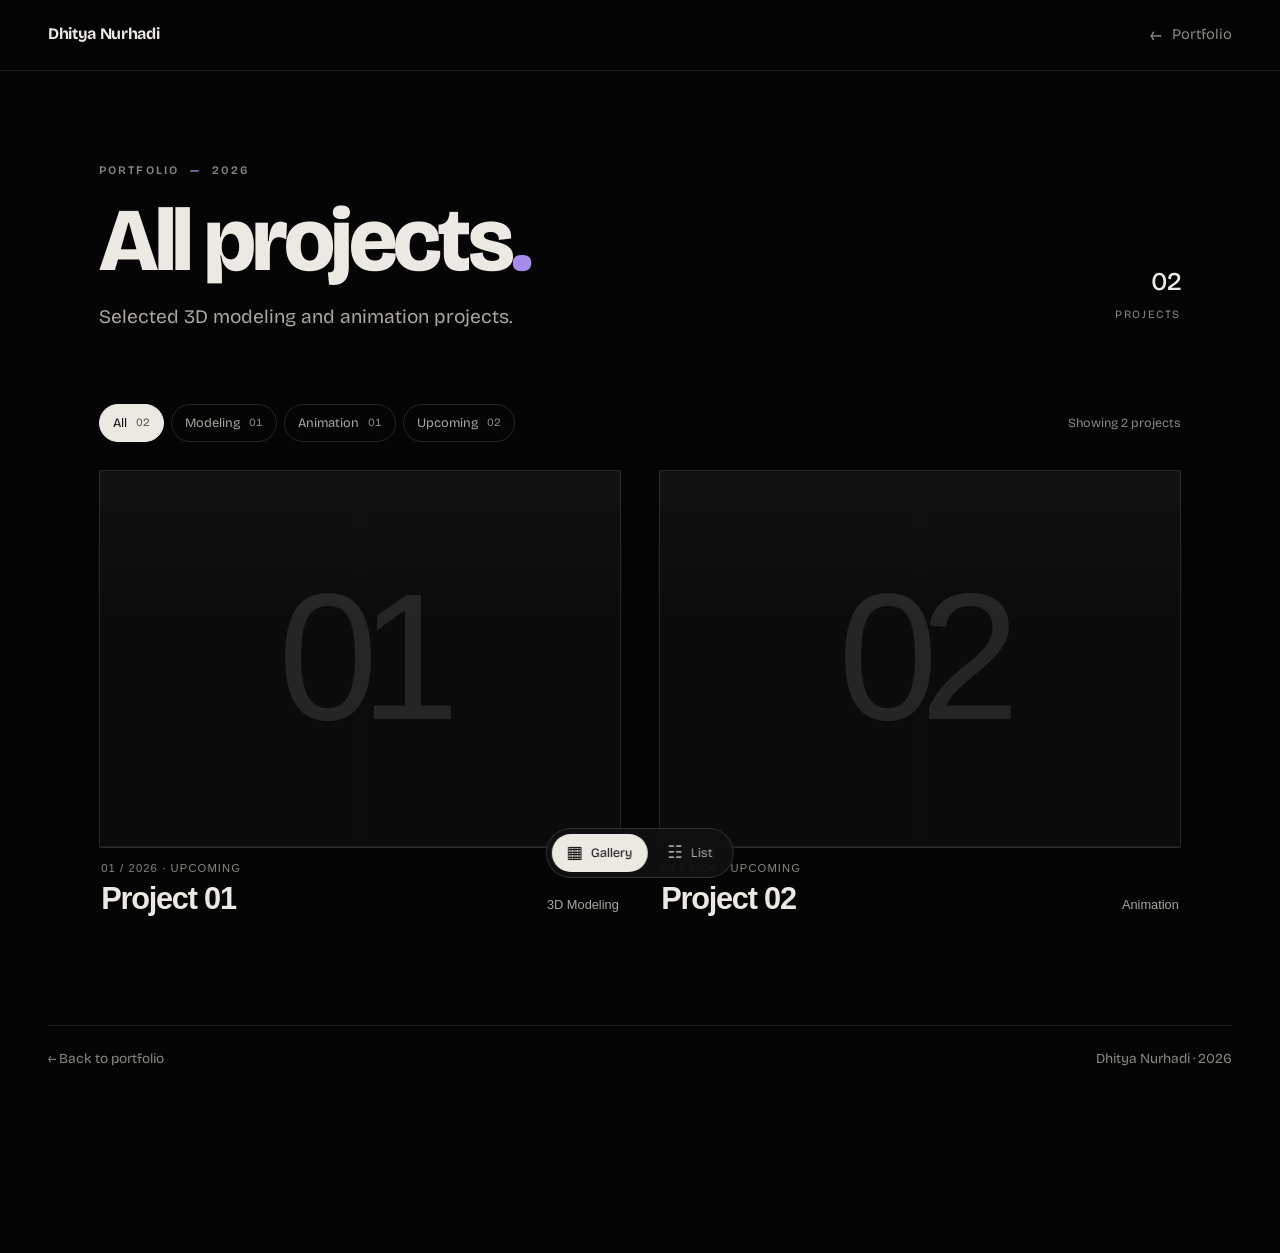
==== commit 97a3a4af: "Update portfolio project pages Co-authored-by: Copilot <223556219+Copilot@users.noreply.github.com>" ====
--- a/projects.html
+++ b/projects.html
@@ -5,6 +5,7 @@
 <meta name="viewport" content="width=device-width, initial-scale=1, viewport-fit=cover">
 <title>All Projects - Dhitya Nurhadi</title>
 <meta name="color-scheme" content="dark">
+<link rel="icon" type="image/svg+xml" href="assets/favicon.svg">
 <link rel="preconnect" href="https://fonts.googleapis.com">
 <link rel="stylesheet" href="https://fonts.googleapis.com/css2?family=Bricolage+Grotesque:opsz,wght@12..96,300..800&display=swap">
 <link rel="stylesheet" href="css/style.css">
@@ -21,44 +22,53 @@
     <div class="archive-heading-copy">
       <p class="archive-eyebrow">PORTFOLIO <span>—</span> 2026</p>
       <h1>All projects<span class="archive-period">.</span></h1>
-      <p class="archive-description">A growing collection of 3D worlds, objects, and experiments.</p>
+      <p class="archive-description">Selected 3D modeling and animation projects.</p>
     </div>
-    <p class="archive-total"><strong>02</strong><span>PROJECTS</span></p>
+    <p class="archive-total"><strong data-project-total>02</strong><span>PROJECTS</span></p>
   </header>
 
-  <!-- Duplicate a project card and its matching row when adding a project. Keep the data-* details in sync. -->
+  <div class="project-toolbar">
+    <div class="project-filters" role="group" aria-label="Filter projects">
+      <button class="filter-option" type="button" data-filter="all" aria-pressed="true">All <span data-filter-count="all">02</span></button>
+      <button class="filter-option" type="button" data-filter="3d-modeling" aria-pressed="false">Modeling <span data-filter-count="3d-modeling">02</span></button>
+      <button class="filter-option" type="button" data-filter="animation" aria-pressed="false">Animation <span data-filter-count="animation">02</span></button>
+      <button class="filter-option" type="button" data-filter="upcoming" aria-pressed="false">Upcoming <span data-filter-count="upcoming">02</span></button>
+    </div>
+    <p class="filter-result" aria-live="polite">Showing 2 projects</p>
+  </div>
+
   <section class="project-gallery" aria-label="All projects">
     <button class="gallery-card art-one" type="button"
-      data-title="Project 01" data-category="3D Modeling" data-year="2026"
-      data-description="Project details will be added here. Replace this text with a short description of the idea, process, and tools used."
-      data-role="Modeling · Environment" data-image="">
+      data-title="Project 01" data-category="3D Modeling" data-year="2026" data-status="upcoming"
+      data-description="This project is in progress. A project overview and related files will be shared when it is ready."
+      data-role="Modeling · Environment" data-image="" data-source="">
       <span class="gallery-art" aria-hidden="true"><span class="art-orbit"></span><span class="art-object"></span><span class="art-glint"></span></span>
-      <span class="gallery-card-info"><span class="gallery-card-number">01 / 2026</span><span class="gallery-card-title">Project 01</span><span class="gallery-card-type">3D Modeling <span aria-hidden="true">↗</span></span></span>
+      <span class="gallery-card-info"><span class="gallery-card-number">01 / 2026 · UPCOMING</span><span class="gallery-card-title">Project 01</span><span class="gallery-card-type">3D Modeling <span aria-hidden="true">↗</span></span></span>
     </button>
     <button class="gallery-card art-two" type="button"
-      data-title="Project 02" data-category="Animation" data-year="2026"
-      data-description="Project details will be added here. Replace this text with a short description of the idea, process, and tools used."
-      data-role="Animation · Lighting" data-image="">
+      data-title="Project 02" data-category="Animation" data-year="2026" data-status="upcoming"
+      data-description="This project is in progress. A project overview and related files will be shared when it is ready."
+      data-role="Animation · Lighting" data-image="" data-source="">
       <span class="gallery-art" aria-hidden="true"><span class="art-orbit"></span><span class="art-object"></span><span class="art-glint"></span></span>
-      <span class="gallery-card-info"><span class="gallery-card-number">02 / 2026</span><span class="gallery-card-title">Project 02</span><span class="gallery-card-type">Animation <span aria-hidden="true">↗</span></span></span>
+      <span class="gallery-card-info"><span class="gallery-card-number">02 / 2026 · UPCOMING</span><span class="gallery-card-title">Project 02</span><span class="gallery-card-type">Animation <span aria-hidden="true">↗</span></span></span>
     </button>
   </section>
 
   <section class="project-list" aria-label="Projects in list view">
     <button class="project-row" type="button"
-      data-title="Project 01" data-category="3D Modeling" data-year="2026"
-      data-description="Project details will be added here. Replace this text with a short description of the idea, process, and tools used."
-      data-role="Modeling · Environment" data-image="">
+      data-title="Project 01" data-category="3D Modeling" data-year="2026" data-status="upcoming"
+      data-description="This project is in progress. A project overview and related files will be shared when it is ready."
+      data-role="Modeling · Environment" data-image="" data-source="">
       <span class="project-number">01</span>
-      <span class="project-info"><span class="project-title">Project 01</span><span class="project-subtitle">3D Modeling · 2026</span></span>
+      <span class="project-info"><span class="project-title">Project 01</span><span class="project-subtitle">3D Modeling · 2026 · Upcoming</span></span>
       <span class="project-open" aria-hidden="true">↗</span>
     </button>
     <button class="project-row" type="button"
-      data-title="Project 02" data-category="Animation" data-year="2026"
-      data-description="Project details will be added here. Replace this text with a short description of the idea, process, and tools used."
-      data-role="Animation · Lighting" data-image="">
+      data-title="Project 02" data-category="Animation" data-year="2026" data-status="upcoming"
+      data-description="This project is in progress. A project overview and related files will be shared when it is ready."
+      data-role="Animation · Lighting" data-image="" data-source="">
       <span class="project-number">02</span>
-      <span class="project-info"><span class="project-title">Project 02</span><span class="project-subtitle">Animation · 2026</span></span>
+      <span class="project-info"><span class="project-title">Project 02</span><span class="project-subtitle">Animation · 2026 · Upcoming</span></span>
       <span class="project-open" aria-hidden="true">↗</span>
     </button>
   </section>
@@ -90,6 +100,10 @@
       </div>
       <div class="dialog-role-wrap"><span>ROLE / FOCUS</span><p class="dialog-role"></p></div>
     </div>
+    <div class="dialog-actions">
+      <a class="btn dialog-source" href="" target="_blank" rel="noopener noreferrer" hidden>View source <span aria-hidden="true">↗</span></a>
+      <span class="dialog-source-unavailable">Source not shared yet</span>
+    </div>
   </div>
 </dialog>
 <script src="js/projects.js"></script>
--- a/css/style.css
+++ b/css/style.css
@@ -122,6 +122,30 @@
 .view-all{font:inherit;cursor:pointer}
 .view-all:hover{background:transparent;color:var(--fg)}
 .view-all-note{color:var(--mute);font-size:.9rem}
+.project-archive-link{flex-shrink:0}
+.project-archive-link span{font-size:1.05em}
+.project-progress{display:flex;align-items:center;justify-content:space-between;gap:28px;padding:22px 0;border-top:1px solid var(--line);border-bottom:1px solid var(--line)}
+.project-progress-counts{display:flex;gap:clamp(30px,6vw,82px)}
+.project-progress-counts p{display:flex;align-items:baseline;gap:10px;color:var(--mute);font-size:.9rem}
+.project-progress-counts strong{color:var(--fg);font-size:1.7rem;font-weight:550;letter-spacing:-.05em;font-variant-numeric:tabular-nums}
+.project-progress-note{max-width:38ch;color:var(--mute);font-size:.92rem;text-align:right}
+@media(max-width:600px){
+  .project-progress{align-items:flex-start;flex-direction:column;gap:14px}
+  .project-progress-note{text-align:left}
+  .project-progress-counts{gap:28px}
+}
+@media(min-width:1100px){
+  body:not(.projects-page) .wrap{max-width:1160px}
+  body:not(.projects-page) .hero h1{font-size:clamp(3.4rem,9vw,8.5rem)}
+  body:not(.projects-page) .tag{font-size:clamp(1.05rem,1.8vw,1.4rem)}
+  body:not(.projects-page) section{padding:clamp(72px,9vw,132px) 0}
+  body:not(.projects-page) h2{font-size:clamp(2rem,5vw,4.4rem)}
+  body:not(.projects-page) .about p{font-size:clamp(1.05rem,1.55vw,1.25rem)}
+  body:not(.projects-page) .btn{padding:10px 18px;font-size:.9rem}
+  body:not(.projects-page) .grid{gap:16px}
+  body:not(.projects-page) .card{padding:15px;gap:14px;border-radius:16px}
+  body:not(.projects-page) .thumb{border-radius:10px}
+}
 
 /* experience + services */
 .two{display:grid;grid-template-columns:1fr 1fr;gap:clamp(30px,6vw,100px);align-items:stretch}
--- a/css/projects.css
+++ b/css/projects.css
@@ -10,7 +10,7 @@
 .archive-heading-copy{max-width:760px}
 .archive-eyebrow{font-size:.72rem;font-weight:600;letter-spacing:.18em;color:var(--mute)}
 .archive-eyebrow span{padding:0 6px;color:#a98bea}
-.archive-heading h1{margin-top:18px;font-size:clamp(3.2rem,8vw,7.6rem);line-height:.96;letter-spacing:-.07em}
+.archive-heading h1{margin-top:18px;font-size:clamp(3.2rem,8vw,7.6rem);line-height:.96;letter-spacing:-.04em}
 .archive-period{color:#a98bea}
 .archive-description{max-width:42ch;margin-top:18px;color:#aaa69e;font-size:clamp(1rem,1.8vw,1.2rem)}
 .archive-total{display:flex;flex-direction:column;gap:5px;padding-bottom:8px;color:var(--mute);font-size:.7rem;letter-spacing:.14em;text-align:right}
@@ -57,6 +57,35 @@
 .view-option:focus-visible{outline:2px solid #a98bea;outline-offset:3px}
 .archive-footer{display:flex;justify-content:space-between;gap:16px;max-width:1320px;margin:clamp(70px,12vh,130px) auto 0;padding-top:22px;border-top:1px solid var(--line);color:var(--mute);font-size:.86rem}
 .archive-footer a{transition:color .2s}
+.project-toolbar{display:flex;align-items:center;justify-content:space-between;gap:20px;margin:0 clamp(0px,4vw,60px) 28px}
+.project-filters{display:flex;flex-wrap:wrap;gap:7px}
+.filter-option{display:inline-flex;align-items:center;gap:9px;min-height:38px;padding:0 13px;border:1px solid rgba(236,233,226,.14);border-radius:999px;background:transparent;color:#aaa69e;font:inherit;font-size:.8rem;cursor:pointer;transition:background .2s,border-color .2s,color .2s}
+.filter-option span{color:var(--mute);font-size:.7rem;font-variant-numeric:tabular-nums}
+.filter-option:hover,.filter-option[aria-pressed="true"]{border-color:var(--fg);background:var(--fg);color:#111}
+.filter-option[aria-pressed="true"] span,.filter-option:hover span{color:#55534f}
+.filter-option:focus-visible{outline:2px solid #a98bea;outline-offset:3px}
+.filter-result{color:var(--mute);font-size:.78rem;white-space:nowrap}
+.gallery-card[hidden],.project-row[hidden]{display:none}
+.gallery-art{border-radius:2px;background-color:#0b0b0b!important}
+.art-one .gallery-art,.art-two .gallery-art{background-image:linear-gradient(180deg,rgba(255,255,255,.025),transparent 42%)!important}
+.gallery-art::before{inset:0;border:0;border-bottom:1px solid rgba(236,233,226,.08);background:linear-gradient(90deg,transparent 49.9%,rgba(236,233,226,.055) 50%,transparent 50.1%)}
+.gallery-art::before{content:"01";display:grid;place-items:center;color:rgba(236,233,226,.12);font-size:clamp(6rem,14vw,12rem);font-weight:300;letter-spacing:-.1em;line-height:1}
+.art-two .gallery-art::before{content:"02"}
+.gallery-art::after,.art-orbit,.art-object,.art-glint{display:none}
+.gallery-card-info{padding-top:14px}
+.gallery-card-number{letter-spacing:.1em}
+.gallery-card-type{font-size:.8rem}
+.gallery-card-type span{display:none}
+.dialog-actions{display:flex;align-items:center;gap:16px;flex:0 0 auto;padding:0 2px 2px}
+.dialog-source{font-size:.84rem}
+.dialog-source-unavailable{color:var(--mute);font-size:.82rem}
+.dialog-source[hidden],.dialog-source-unavailable[hidden]{display:none}
+@media(min-width:1100px){
+  .archive-main{max-width:1280px}
+  .archive-heading h1{font-size:clamp(3.2rem,7vw,6.6rem)}
+  .project-gallery{gap:clamp(22px,3vw,40px)}
+  .gallery-art{aspect-ratio:1.38}
+}
 .project-dialog{position:fixed;inset:0;margin:auto;width:min(1180px,94vw);height:min(900px,94vh);height:min(900px,94dvh);max-width:none;max-height:none;padding:0;overflow:hidden;border:1px solid rgba(236,233,226,.2);border-radius:18px;background:#080809;color:var(--fg);box-shadow:0 28px 100px rgba(0,0,0,.7)}
 .project-dialog::backdrop{background:rgba(0,0,0,.82);backdrop-filter:blur(10px)}
 .project-dialog[open]{animation:dialog-enter .28s cubic-bezier(.2,.8,.2,1) both}
@@ -97,6 +126,7 @@
   .dialog-content{grid-template-columns:1fr;gap:14px}
   .dialog-role-wrap{align-self:auto}
   .dialog-art,.dialog-image{max-height:54vh}
+  .project-toolbar{align-items:flex-start;flex-direction:column;margin-right:8px;margin-left:8px}
 }
 @media(max-width:520px){
   .archive-nav{padding:14px 0}
@@ -115,6 +145,9 @@
   .archive-footer{margin-top:58px;font-size:.76rem}
   .view-switch{bottom:14px}
   .project-dialog{width:95vw;height:95vh;height:95dvh;border-radius:14px}
+  .project-filters{gap:6px}
+  .filter-option{min-height:35px;padding:0 11px;font-size:.74rem}
+  .filter-result{white-space:normal}
   .dialog-shell{gap:12px;padding:14px}
   .dialog-art{min-height:180px;max-height:48vh;aspect-ratio:1.15}
   .dialog-art-placeholder{min-height:180px}
@@ -134,3 +167,7 @@
   .project-dialog[open]{animation:none}
   .gallery-art,.gallery-art::after,.art-object,.project-row,.project-open,.archive-back,.view-option{transition:none}
 }
+.project-dialog{border-radius:8px;box-shadow:0 18px 60px rgba(0,0,0,.62)}
+.dialog-art{border-radius:2px;background:#0b0b0b}
+.dialog-art-placeholder{background:linear-gradient(90deg,transparent 49.9%,rgba(236,233,226,.055) 50%,transparent 50.1%)}
+.dialog-art-placeholder span{letter-spacing:.12em}
